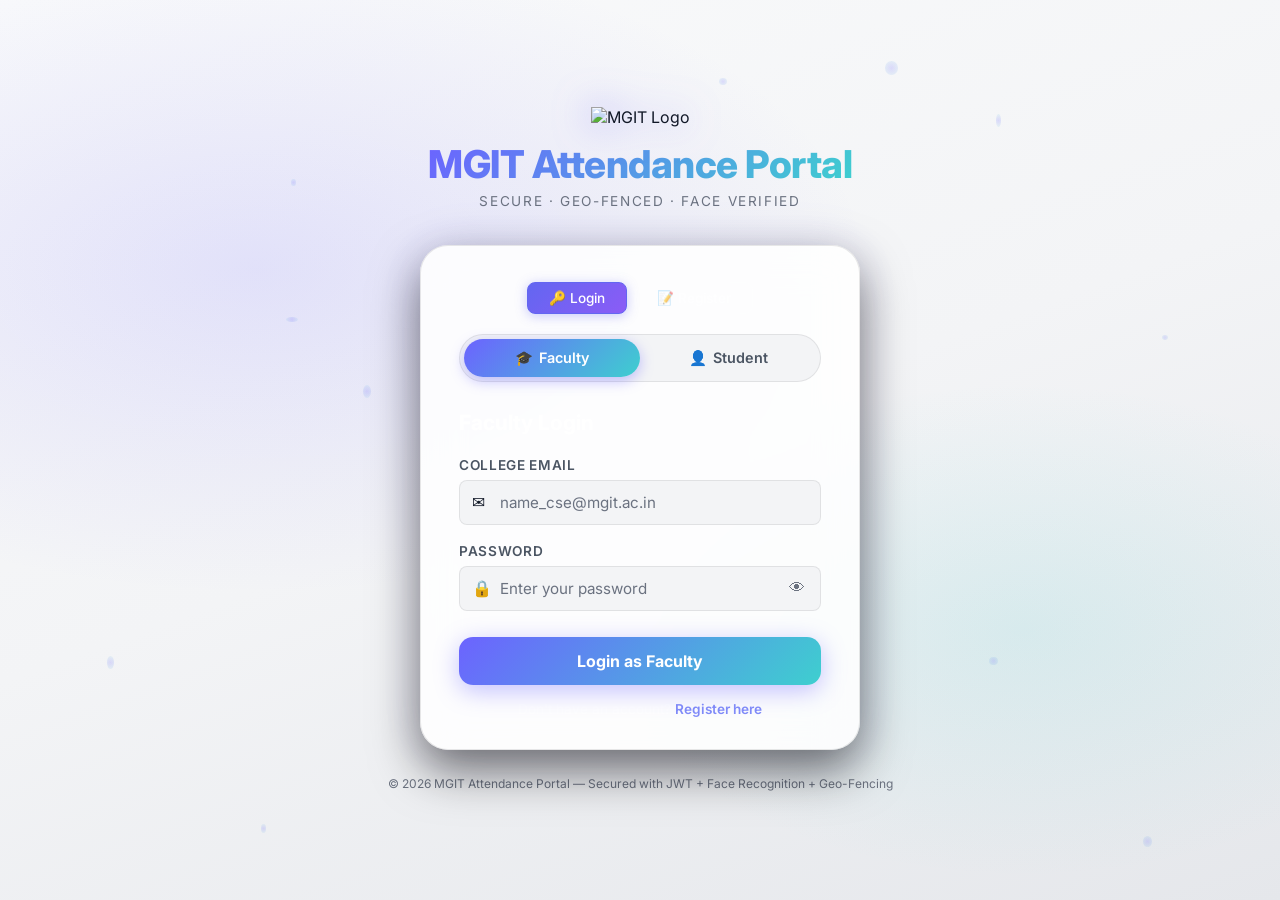
==== frontend/index.html @ 2088acaa "Add files via upload" ====
<!DOCTYPE html>
<html lang="en">

<head>
  <meta charset="UTF-8" />
  <meta name="viewport" content="width=device-width, initial-scale=1.0" />
  <title>Geo-Attendance System — Login</title>
  <meta name="description"
    content="Secure geo-fenced attendance system with real-time face verification for educational institutions." />
  <link rel="preconnect" href="https://fonts.googleapis.com" />
  <link href="https://fonts.googleapis.com/css2?family=Inter:wght@300;400;500;600;700;800&display=swap"
    rel="stylesheet" />
  <link rel="stylesheet" href="css/style.css" />
  <link rel="stylesheet" href="css/login.css" />
  <style>
    /* ── Registration-specific styles ────────────────────────────── */
    .mode-toggle {
      display: flex;
      justify-content: center;
      gap: 0.5rem;
      margin-bottom: 1.2rem;
    }
    .mode-toggle button {
      background: transparent;
      border: 1.5px solid rgba(255,255,255,0.15);
      color: rgba(255,255,255,0.6);
      padding: 0.45rem 1.3rem;
      border-radius: 8px;
      font-size: 0.85rem;
      font-weight: 500;
      cursor: pointer;
      transition: all 0.25s ease;
      font-family: 'Inter', sans-serif;
    }
    .mode-toggle button.active {
      background: linear-gradient(135deg, #6366f1, #8b5cf6);
      border-color: #6366f1;
      color: #fff;
      box-shadow: 0 2px 12px rgba(99,102,241,0.35);
    }
    .mode-toggle button:hover:not(.active) {
      border-color: rgba(255,255,255,0.35);
      color: rgba(255,255,255,0.85);
    }

    .reg-row {
      display: grid;
      grid-template-columns: 1fr 1fr;
      gap: 0.65rem;
    }
    .reg-row .form-group { margin-bottom: 0; }

    .form-group small {
      display: block;
      color: rgba(255,255,255,0.4);
      font-size: 0.72rem;
      margin-top: 2px;
      padding-left: 2px;
    }

    .login-link {
      text-align: center;
      margin-top: 1rem;
      font-size: 0.85rem;
      color: rgba(255,255,255,0.5);
    }
    .login-link a {
      color: #818cf8;
      text-decoration: none;
      font-weight: 600;
      cursor: pointer;
    }
    .login-link a:hover { text-decoration: underline; }
  </style>
</head>

<body class="login-body">

  <!-- Animated background -->
  <div class="bg-gradient"></div>
  <div class="bg-particles" id="particles"></div>

  <div class="login-container">
    <!-- Logo / Brand -->
    <div class="brand">
      <img src="https://encrypted-tbn0.gstatic.com/images?q=tbn:ANd9GcQ4kTdfT_HFyatViJBHGBgBOUyM9iXSm47rgA&s"
        alt="MGIT Logo" class="brand-icon">
      <h1 class="brand-name">MGIT Attendance Portal</h1>
      <p class="brand-tagline">Secure · Geo-Fenced · Face Verified</p>
    </div>

    <!-- Main Card -->
    <div class="login-card" id="loginCard">

      <!-- Login / Register mode toggle -->
      <div class="mode-toggle" id="modeToggle">
        <button class="active" id="loginModeBtn" onclick="switchMode('login')">🔑 Login</button>
        <button id="registerModeBtn" onclick="switchMode('register')">📝 Register</button>
      </div>

      <!-- Role Toggle -->
      <div class="role-toggle" id="roleToggle">
        <button class="role-btn active" id="facultyBtn" onclick="switchRole('faculty')">
          <span class="role-icon">🎓</span> Faculty
        </button>
        <button class="role-btn" id="studentBtn" onclick="switchRole('student')">
          <span class="role-icon">👤</span> Student
        </button>
        <div class="toggle-slider" id="toggleSlider"></div>
      </div>

      <div class="role-label" id="roleLabel">Faculty Login</div>

      <!-- Alert Box -->
      <div class="alert-box" id="alertBox" style="display:none;"></div>

      <!-- ═══════ LOGIN FORMS ═══════ -->

      <!-- Faculty Login -->
      <form id="facultyLoginForm" class="login-form" onsubmit="handleLogin(event, 'faculty')">
        <div class="form-group">
          <label for="facultyLoginEmail">College Email</label>
          <div class="input-wrap">
            <span class="input-icon">✉️</span>
            <input type="email" id="facultyLoginEmail" placeholder="name_cse@mgit.ac.in" autocomplete="email" required />
          </div>
        </div>
        <div class="form-group">
          <label for="facultyLoginPassword">Password</label>
          <div class="input-wrap">
            <span class="input-icon">🔒</span>
            <input type="password" id="facultyLoginPassword" placeholder="Enter your password" required />
            <button type="button" class="eye-btn" onclick="togglePwd('facultyLoginPassword', this)">👁</button>
          </div>
        </div>
        <button type="submit" class="login-btn" id="facultyLoginBtn">
          <span class="btn-text">Login as Faculty</span>
          <span class="btn-spinner" style="display:none;">⏳</span>
        </button>
        <div class="login-link">Don't have an account? <a onclick="switchMode('register')">Register here</a></div>
      </form>

      <!-- Student Login -->
      <form id="studentLoginForm" class="login-form hidden" onsubmit="handleLogin(event, 'student')">
        <div class="form-group">
          <label for="studentLoginEmail">College Email</label>
          <div class="input-wrap">
            <span class="input-icon">🪪</span>
            <input type="email" id="studentLoginEmail" placeholder="name_cse2405@mgit.ac.in" autocomplete="email" required />
          </div>
        </div>
        <div class="form-group">
          <label for="studentLoginPassword">Password</label>
          <div class="input-wrap">
            <span class="input-icon">🔒</span>
            <input type="password" id="studentLoginPassword" placeholder="Enter your password" required />
            <button type="button" class="eye-btn" onclick="togglePwd('studentLoginPassword', this)">👁</button>
          </div>
        </div>
        <button type="submit" class="login-btn" id="studentLoginBtn">
          <span class="btn-text">Login as Student</span>
          <span class="btn-spinner" style="display:none;">⏳</span>
        </button>
        <div class="login-link">Don't have an account? <a onclick="switchMode('register')">Register here</a></div>
      </form>

      <!-- ═══════ REGISTRATION FORMS ═══════ -->

      <!-- Faculty Register -->
      <form id="facultyRegForm" class="login-form hidden" onsubmit="handleRegister(event, 'faculty')">
        <div class="form-group">
          <label for="facultyRegName">Full Name</label>
          <div class="input-wrap">
            <span class="input-icon">👤</span>
            <input type="text" id="facultyRegName" placeholder="Dr. Priya Sharma" required />
          </div>
        </div>
        <div class="form-group">
          <label for="facultyRegEmail">College Email</label>
          <div class="input-wrap">
            <span class="input-icon">✉️</span>
            <input type="email" id="facultyRegEmail" placeholder="name_cse@mgit.ac.in" required />
          </div>
        </div>
        <div class="form-group">
          <label for="facultyRegPassword">Create Password</label>
          <div class="input-wrap">
            <span class="input-icon">🔒</span>
            <input type="password" id="facultyRegPassword" placeholder="Min 6 characters" minlength="6" required />
            <button type="button" class="eye-btn" onclick="togglePwd('facultyRegPassword', this)">👁</button>
          </div>
        </div>
        <button type="submit" class="login-btn" id="facultyRegBtn">
          <span class="btn-text">Register as Faculty</span>
          <span class="btn-spinner" style="display:none;">⏳</span>
        </button>
        <div class="login-link">Already have an account? <a onclick="switchMode('login')">Login here</a></div>
      </form>

      <!-- Student Register -->
      <form id="studentRegForm" class="login-form hidden" onsubmit="handleRegister(event, 'student')">
        <div class="form-group">
          <label for="studentRegName">Full Name</label>
          <div class="input-wrap">
            <span class="input-icon">👤</span>
            <input type="text" id="studentRegName" placeholder="Arjun Reddy" required />
          </div>
        </div>
        <div class="form-group">
          <label for="studentRegEmail">College Email</label>
          <div class="input-wrap">
            <span class="input-icon">✉️</span>
            <input type="email" id="studentRegEmail" placeholder="name_cse2405@mgit.ac.in" required />
          </div>
        </div>
        <div class="reg-row">
          <div class="form-group">
            <label for="studentRegRoll">Roll Number</label>
            <div class="input-wrap">
              <span class="input-icon">🪪</span>
              <input type="text" id="studentRegRoll" placeholder="21CS001" required />
            </div>
          </div>
          <div class="form-group">
            <label for="studentRegSection">Section</label>
            <div class="input-wrap">
              <span class="input-icon">📋</span>
              <input type="text" id="studentRegSection" placeholder="A" />
            </div>
          </div>
        </div>
        <div class="reg-row">
          <div class="form-group">
            <label for="studentRegYear">Year</label>
            <div class="input-wrap">
              <span class="input-icon">📅</span>
              <input type="number" id="studentRegYear" placeholder="3" min="1" max="4" />
            </div>
          </div>
          <div class="form-group">
            <label for="studentRegPassword">Create Password</label>
            <div class="input-wrap">
              <span class="input-icon">🔒</span>
              <input type="password" id="studentRegPassword" placeholder="Min 6 chars" minlength="6" required />
              <button type="button" class="eye-btn" onclick="togglePwd('studentRegPassword', this)">👁</button>
            </div>
          </div>
        </div>
        <button type="submit" class="login-btn" id="studentRegBtn">
          <span class="btn-text">Register as Student</span>
          <span class="btn-spinner" style="display:none;">⏳</span>
        </button>
        <div class="login-link">Already have an account? <a onclick="switchMode('login')">Login here</a></div>
      </form>

    </div>

    <p class="footer-note">© 2026 MGIT Attendance Portal — Secured with JWT + Face Recognition + Geo-Fencing</p>
  </div>

  <script src="js/mock-api.js"></script>
  <script src="js/auth.js"></script>
  <script>
    // ── Particle background ──────────────────────────────────────────────────
    (function () {
      const el = document.getElementById('particles');
      for (let i = 0; i < 18; i++) {
        const span = document.createElement('span');
        span.className = 'particle';
        span.style.cssText = `
          left:${Math.random() * 100}%;
          top:${Math.random() * 100}%;
          width:${4 + Math.random() * 10}px;
          height:${4 + Math.random() * 10}px;
          animation-delay:${Math.random() * 6}s;
          animation-duration:${6 + Math.random() * 8}s;
        `;
        el.appendChild(span);
      }
    })();

    let currentRole = 'faculty';
    let currentMode = 'login';    // 'login' or 'register'

    /* ── Switch between Login / Register ─────────────────────────── */
    function switchMode(mode) {
      currentMode = mode;
      document.getElementById('loginModeBtn').classList.toggle('active', mode === 'login');
      document.getElementById('registerModeBtn').classList.toggle('active', mode === 'register');
      updateFormVisibility();
      hideAlert();
    }

    /* ── Switch between Faculty / Student ─────────────────────────── */
    function switchRole(role) {
      currentRole = role;
      document.getElementById('facultyBtn').classList.toggle('active', role === 'faculty');
      document.getElementById('studentBtn').classList.toggle('active', role === 'student');
      document.getElementById('toggleSlider').style.transform =
        role === 'faculty' ? 'translateX(0)' : 'translateX(100%)';
      updateFormVisibility();
      hideAlert();
    }

    /* ── Show only the correct form ──────────────────────────────── */
    function updateFormVisibility() {
      const allForms = ['facultyLoginForm','studentLoginForm','facultyRegForm','studentRegForm'];
      allForms.forEach(id => document.getElementById(id).classList.add('hidden'));

      const formId = currentRole === 'faculty'
        ? (currentMode === 'login' ? 'facultyLoginForm' : 'facultyRegForm')
        : (currentMode === 'login' ? 'studentLoginForm' : 'studentRegForm');

      document.getElementById(formId).classList.remove('hidden');

      const modeLabel = currentMode === 'login' ? 'Login' : 'Register';
      const roleLabel = currentRole === 'faculty' ? 'Faculty' : 'Student';
      document.getElementById('roleLabel').textContent = `${roleLabel} ${modeLabel}`;
    }

    function togglePwd(id, btn) {
      const inp = document.getElementById(id);
      const isText = inp.type === 'text';
      inp.type = isText ? 'password' : 'text';
      btn.textContent = isText ? '👁' : '🙈';
    }

    function showAlert(msg, type = 'error') {
      const box = document.getElementById('alertBox');
      box.textContent = msg;
      box.className = `alert-box alert-${type}`;
      box.style.display = 'block';
    }
    function hideAlert() {
      document.getElementById('alertBox').style.display = 'none';
    }

    /* ── Set btn loading state ───────────────────────────────────── */
    function setBtnLoading(btn, loading) {
      btn.querySelector('.btn-text').style.display = loading ? 'none' : 'inline';
      btn.querySelector('.btn-spinner').style.display = loading ? 'inline' : 'none';
      btn.disabled = loading;
    }

    /* ── Handle Login ────────────────────────────────────────────── */
    async function handleLogin(e, role) {
      e.preventDefault();
      hideAlert();

      const email    = document.getElementById(`${role}LoginEmail`).value.trim();
      const password = document.getElementById(`${role}LoginPassword`).value;
      const btn      = document.getElementById(`${role}LoginBtn`);
      
      const facultyRegex = /^[^@\d]+@mgit\.ac\.in$/;
      const studentRegex = /^[^@]*\d[^@]*@mgit\.ac\.in$/;

      if (role === 'faculty' && !facultyRegex.test(email)) {
        if (studentRegex.test(email)) {
          showAlert('This looks like a student email. Faculty emails cannot contain numbers.');
        } else {
          showAlert('Invalid faculty email. Use format: name_dept@mgit.ac.in (No numbers allowed)');
        }
        return;
      }
      
      if (role === 'student' && !studentRegex.test(email)) {
        if (facultyRegex.test(email)) {
          showAlert('This looks like a faculty email. Student emails must contain your unique numbers.');
        } else {
          showAlert('Invalid student email. Student emails must contain your unique numbers (e.g. arjun_cse2405@mgit.ac.in)');
        }
        return;
      }

      setBtnLoading(btn, true);

      try {
        const res = await loginUser(role, email, password);
        if (res.success) {
          showAlert(`Welcome, ${res.user.name}! Redirecting…`, 'success');
          setTimeout(() => {
            window.location.href = role === 'faculty'
              ? 'faculty-dashboard.html'
              : 'student-dashboard.html';
          }, 900);
        } else {
          showAlert(res.message || 'Login failed. Check your credentials.');
        }
      } catch (err) {
        showAlert('An error occurred during login. Please try again.');
      } finally {
        setBtnLoading(btn, false);
      }
    }

    /* ── Handle Register ─────────────────────────────────────────── */
    async function handleRegister(e, role) {
      e.preventDefault();
      hideAlert();

      const btn = document.getElementById(`${role}RegBtn`);
      setBtnLoading(btn, true);

      try {
        const facultyRegex = /^[^@\d]+@mgit\.ac\.in$/;
        const studentRegex = /^[^@]*\d[^@]*@mgit\.ac\.in$/;

        let payload;
        if (role === 'faculty') {
          payload = {
            name:     document.getElementById('facultyRegName').value.trim(),
            email:    document.getElementById('facultyRegEmail').value.trim(),
            password: document.getElementById('facultyRegPassword').value
          };
          
          if (!facultyRegex.test(payload.email)) {
            if (studentRegex.test(payload.email)) {
              showAlert('This looks like a student email. Faculty emails cannot contain numbers.');
            } else {
              showAlert('Invalid faculty email. Use format: name_dept@mgit.ac.in (No numbers allowed)');
            }
            setBtnLoading(btn, false);
            return;
          }
        } else {
          payload = {
            name:        document.getElementById('studentRegName').value.trim(),
            email:       document.getElementById('studentRegEmail').value.trim(),
            roll_number: document.getElementById('studentRegRoll').value.trim(),
            section:     document.getElementById('studentRegSection').value.trim() || null,
            year:        parseInt(document.getElementById('studentRegYear').value) || null,
            password:    document.getElementById('studentRegPassword').value
          };
          
          if (!studentRegex.test(payload.email)) {
            if (facultyRegex.test(payload.email)) {
              showAlert('This looks like a faculty email. Student emails must contain your unique numbers.');
            } else {
              showAlert('Invalid student email. Student emails must contain your unique numbers (e.g. arjun_cse2405@mgit.ac.in)');
            }
            setBtnLoading(btn, false);
            return;
          }
        }

        const res = await registerUser(role, payload);
        if (res.success) {
          showAlert(`Account created! Welcome, ${res.user.name}! Redirecting…`, 'success');
          setTimeout(() => {
            window.location.href = role === 'faculty'
              ? 'faculty-dashboard.html'
              : 'student-dashboard.html';
          }, 1200);
        } else {
          showAlert(res.message || 'Registration failed.');
        }
      } catch (err) {
        showAlert('An error occurred during registration. Please try again.');
      } finally {
        setBtnLoading(btn, false);
      }
    }
  </script>
</body>

</html>
---- frontend/css/style.css ----
/* ═══════════════════════════════════════════════════════════════
   GeoAttend — Global Design System
   ═══════════════════════════════════════════════════════════════ */
@import url('https://fonts.googleapis.com/css2?family=Inter:wght@300;400;500;600;700;800&display=swap');

:root {
  /* Brand palette */
  --primary:      #6C63FF;
  --primary-dark: #5A52E0;
  --accent:       #3ECFCF;
  --accent-dark:  #2BAAAA;
  --success:      #22C55E;
  --warning:      #F59E0B;
  --danger:       #EF4444;
  --info:         #3B82F6;

  /* Surface */
  --bg:           #F9FAFB;
  --surface:      #FFFFFF;
  --surface-2:    #F3F4F6;
  --surface-3:    #E5E7EB;
  --border:       rgba(0,0,0,0.08);
  --border-light: rgba(0,0,0,0.14);

  /* Text */
  --text-primary:   #111827;
  --text-secondary: #4B5563;
  --text-muted:     #6B7280;

  /* Elevation */
  --shadow-sm:  0 2px 8px rgba(0,0,0,0.35);
  --shadow-md:  0 8px 24px rgba(0,0,0,0.45);
  --shadow-lg:  0 20px 48px rgba(0,0,0,0.55);
  --shadow-glow: 0 0 30px rgba(108,99,255,0.25);

  /* Radii */
  --radius-sm:  8px;
  --radius-md:  14px;
  --radius-lg:  20px;
  --radius-xl:  28px;

  /* Transition */
  --transition: 0.22s cubic-bezier(0.4,0,0.2,1);
}

*, *::before, *::after { box-sizing: border-box; margin: 0; padding: 0; }

html { font-size: 16px; scroll-behavior: smooth; }

body {
  font-family: 'Inter', system-ui, sans-serif;
  background: var(--bg);
  color: var(--text-primary);
  min-height: 100vh;
  -webkit-font-smoothing: antialiased;
}

/* ── Scrollbar ── */
::-webkit-scrollbar { width: 6px; }
::-webkit-scrollbar-track { background: var(--surface); }
::-webkit-scrollbar-thumb { background: var(--surface-3); border-radius: 99px; }

/* ── Typography ── */
h1 { font-size: 2rem; font-weight: 800; }
h2 { font-size: 1.5rem; font-weight: 700; }
h3 { font-size: 1.15rem; font-weight: 600; }
h4 { font-size: 1rem; font-weight: 600; }
p  { line-height: 1.6; color: var(--text-secondary); }

/* ── Buttons ── */
.btn {
  display: inline-flex; align-items: center; gap: 8px;
  padding: 10px 20px; border-radius: var(--radius-sm);
  font-family: inherit; font-size: 0.9rem; font-weight: 600;
  border: none; cursor: pointer; transition: var(--transition);
  text-decoration: none; white-space: nowrap;
}
.btn-primary {
  background: linear-gradient(135deg, var(--primary), var(--accent));
  color: #fff; box-shadow: 0 4px 16px rgba(108,99,255,0.35);
}
.btn-primary:hover { transform: translateY(-1px); box-shadow: 0 6px 22px rgba(108,99,255,0.5); }
.btn-primary:active { transform: translateY(0); }

.btn-danger  { background: var(--danger);  color: #fff; }
.btn-success { background: var(--success); color: #fff; }
.btn-warning { background: var(--warning); color: #fff; }
.btn-outline {
  background: transparent; border: 1.5px solid var(--border-light);
  color: var(--text-primary);
}
.btn-outline:hover { background: var(--surface-2); border-color: var(--primary); }
.btn-sm { padding: 6px 14px; font-size: 0.8rem; }
.btn-icon { padding: 8px; border-radius: 50%; aspect-ratio: 1; }
.btn:disabled { opacity: 0.55; cursor: not-allowed; transform: none !important; }

/* ── Cards ── */
.card {
  background: var(--surface);
  border: 1px solid var(--border);
  border-radius: var(--radius-lg);
  padding: 24px;
  box-shadow: var(--shadow-md);
}
.card-header {
  display: flex; align-items: center; justify-content: space-between;
  margin-bottom: 20px; padding-bottom: 16px;
  border-bottom: 1px solid var(--border);
}
.card-title { font-size: 1.05rem; font-weight: 700; }

/* ── Badges ── */
.badge {
  display: inline-flex; align-items: center; gap: 4px;
  padding: 3px 10px; border-radius: 99px;
  font-size: 0.75rem; font-weight: 600;
}
.badge-success { background: rgba(34,197,94,0.15);  color: var(--success); }
.badge-danger  { background: rgba(239,68,68,0.15);  color: var(--danger); }
.badge-warning { background: rgba(245,158,11,0.15); color: var(--warning); }
.badge-info    { background: rgba(59,130,246,0.15); color: var(--info); }
.badge-primary { background: rgba(108,99,255,0.15); color: var(--primary); }

/* ── Form elements ── */
.form-group { margin-bottom: 18px; }
.form-group label {
  display: block; margin-bottom: 7px;
  font-size: 0.85rem; font-weight: 600; color: var(--text-secondary);
  text-transform: uppercase; letter-spacing: 0.05em;
}
.form-control {
  width: 100%; padding: 11px 14px;
  background: var(--surface-2); border: 1.5px solid var(--border);
  border-radius: var(--radius-sm); color: var(--text-primary);
  font-family: inherit; font-size: 0.95rem;
  transition: var(--transition);
}
.form-control:focus { outline: none; border-color: var(--primary); box-shadow: 0 0 0 3px rgba(108,99,255,0.2); }
.form-control::placeholder { color: var(--text-muted); }
select.form-control { cursor: pointer; }
select.form-control option { background: var(--surface-2); }

/* ── Tables ── */
.table-wrap { overflow-x: auto; border-radius: var(--radius-md); border: 1px solid var(--border); }
table { width: 100%; border-collapse: collapse; font-size: 0.9rem; }
thead th {
  padding: 13px 16px; background: var(--surface-2);
  color: var(--text-secondary); font-weight: 600;
  text-transform: uppercase; font-size: 0.75rem; letter-spacing: 0.06em;
  border-bottom: 1px solid var(--border); text-align: left; white-space: nowrap;
}
tbody td { padding: 12px 16px; border-bottom: 1px solid var(--border); vertical-align: middle; }
tbody tr:last-child td { border-bottom: none; }
tbody tr:hover { background: rgba(0,0,0,0.03); }

/* ── Modal ── */
.modal-overlay {
  position: fixed; inset: 0; background: rgba(0,0,0,0.75);
  backdrop-filter: blur(6px); z-index: 1000;
  display: flex; align-items: center; justify-content: center;
  opacity: 0; pointer-events: none; transition: var(--transition);
}
.modal-overlay.active { opacity: 1; pointer-events: all; }
.modal {
  background: var(--surface); border: 1px solid var(--border-light);
  border-radius: var(--radius-xl); padding: 32px; max-width: 520px; width: 90%;
  box-shadow: var(--shadow-lg);
  transform: scale(0.94) translateY(20px);
  transition: var(--transition);
}
.modal-overlay.active .modal { transform: scale(1) translateY(0); }
.modal-header { display: flex; align-items: center; justify-content: space-between; margin-bottom: 24px; }
.modal-close { background: none; border: none; font-size: 1.4rem; cursor: pointer; color: var(--text-secondary); }
.modal-close:hover { color: var(--text-primary); }

/* ── Toast ── */
#toastContainer {
  position: fixed; bottom: 28px; right: 28px;
  z-index: 9999; display: flex; flex-direction: column; gap: 10px;
}
.toast {
  padding: 14px 20px; border-radius: var(--radius-md);
  font-size: 0.9rem; font-weight: 500; max-width: 340px;
  box-shadow: var(--shadow-md); border-left: 4px solid transparent;
  animation: toastIn 0.3s ease;
}
.toast-success { background: #ECFDF5; border-color: var(--success); color: #065F46; }
.toast-error   { background: #FEF2F2; border-color: var(--danger);  color: #991B1B; }
.toast-info    { background: #EFF6FF; border-color: var(--info);    color: #1E3A8A; }
@keyframes toastIn { from { opacity:0; transform:translateX(30px); } to { opacity:1; transform:none; } }

/* ── Spinner ── */
.spinner {
  width: 36px; height: 36px;
  border: 3px solid var(--border); border-top-color: var(--primary);
  border-radius: 50%; animation: spin 0.8s linear infinite;
}
@keyframes spin { to { transform: rotate(360deg); } }

/* ── Utilities ── */
.hidden    { display: none !important; }
.flex      { display: flex; }
.flex-col  { flex-direction: column; }
.items-center { align-items: center; }
.justify-between { justify-content: space-between; }
.gap-2     { gap: 8px; }
.gap-3     { gap: 12px; }
.gap-4     { gap: 16px; }
.mt-2      { margin-top: 8px; }
.mt-4      { margin-top: 16px; }
.text-sm   { font-size: 0.85rem; }
.text-muted { color: var(--text-muted); }
.text-center { text-align: center; }
.w-full    { width: 100%; }
.pulse     { animation: pulse 2s ease infinite; }
@keyframes pulse { 0%,100% { opacity:1; } 50% { opacity:0.55; } }

/* ── Live dot ── */
.live-dot {
  width: 9px; height: 9px; border-radius: 50%;
  background: var(--success); display: inline-block;
  animation: pulse 1.4s ease infinite; margin-right: 5px;
}
---- frontend/css/login.css ----
/* ═══════════════════════════════════════════════════════════════
   Login Page Styles
   ═══════════════════════════════════════════════════════════════ */

.login-body { overflow-x: hidden; overflow-y: auto; position: relative; min-height: 100vh; }

/* Animated gradient background */
.bg-gradient {
  position: fixed; inset: 0; z-index: 0;
  background:
    radial-gradient(ellipse 80% 60% at 20% 30%, rgba(108,99,255,0.15) 0%, transparent 60%),
    radial-gradient(ellipse 60% 50% at 80% 70%, rgba(62,207,207,0.12) 0%, transparent 55%),
    linear-gradient(160deg, #F9FAFB 0%, #F3F4F6 50%, #E5E7EB 100%);
  animation: gradShift 12s ease infinite alternate;
}
@keyframes gradShift {
  0%   { background-position: 0% 0%; }
  100% { background-position: 60% 40%; }
}

/* Floating particles */
.bg-particles { position: fixed; inset: 0; z-index: 0; pointer-events: none; }
.particle {
  position: absolute; border-radius: 50%;
  background: radial-gradient(circle, rgba(108,99,255,0.5), rgba(62,207,207,0.2));
  animation: floatUp linear infinite;
  opacity: 0.4;
}
@keyframes floatUp {
  0%   { transform: translateY(0) scale(1);   opacity: 0.4; }
  50%  { opacity: 0.6; }
  100% { transform: translateY(-110vh) scale(1.5); opacity: 0; }
}

/* Container */
.login-container {
  position: relative; z-index: 1;
  min-height: 100vh;
  display: flex; flex-direction: column;
  align-items: center; justify-content: center;
  padding: 32px 16px;
}

/* Brand */
.brand { text-align: center; margin-bottom: 32px; }
.brand-icon {
  width: 68px; height: 68px; margin: 0 auto 14px;
  filter: drop-shadow(0 0 18px rgba(108,99,255,0.6));
  animation: iconFloat 4s ease-in-out infinite;
}
@keyframes iconFloat {
  0%,100% { transform: translateY(0); }
  50%      { transform: translateY(-7px); }
}
.brand-name {
  font-size: 2.4rem; font-weight: 800;
  background: linear-gradient(135deg, #6C63FF, #3ECFCF);
  -webkit-background-clip: text; -webkit-text-fill-color: transparent;
  background-clip: text; letter-spacing: -0.5px;
}
.brand-tagline {
  font-size: 0.85rem; color: var(--text-muted);
  letter-spacing: 0.12em; text-transform: uppercase; margin-top: 4px;
}

/* Card */
.login-card {
  background: rgba(255,255,255,0.85);
  backdrop-filter: blur(20px);
  border: 1px solid rgba(0,0,0,0.09);
  border-radius: var(--radius-xl);
  padding: 36px 38px 32px;
  width: 100%; max-width: 440px;
  box-shadow: var(--shadow-lg), 0 0 50px rgba(108,99,255,0.1);
  animation: cardIn 0.55s cubic-bezier(0.34,1.56,0.64,1);
}
@keyframes cardIn {
  from { opacity: 0; transform: translateY(30px) scale(0.96); }
  to   { opacity: 1; transform: translateY(0) scale(1); }
}

/* Role toggle */
.role-toggle {
  display: flex; position: relative;
  background: var(--surface-2); border-radius: 50px;
  padding: 4px; margin-bottom: 28px; border: 1px solid var(--border);
}
.role-btn {
  flex: 1; padding: 10px 0; border: none; background: none;
  color: var(--text-secondary); font-family: inherit; font-weight: 600;
  font-size: 0.9rem; cursor: pointer; border-radius: 46px;
  position: relative; z-index: 1; transition: color 0.25s;
  display: flex; align-items: center; justify-content: center; gap: 6px;
}
.role-btn.active { color: #fff; }
.toggle-slider {
  position: absolute; top: 4px; bottom: 4px; left: 4px;
  width: calc(50% - 4px);
  background: linear-gradient(135deg, var(--primary), var(--accent));
  border-radius: 46px;
  transition: transform 0.3s cubic-bezier(0.34,1.56,0.64,1);
  box-shadow: 0 4px 14px rgba(108,99,255,0.4);
}

.role-label {
  font-size: 1.3rem; font-weight: 700; margin-bottom: 22px;
  background: linear-gradient(135deg, #fff 40%, var(--accent));
  -webkit-background-clip: text; -webkit-text-fill-color: transparent;
  background-clip: text;
}

/* Alert box */
.alert-box {
  padding: 12px 16px; border-radius: var(--radius-sm);
  font-size: 0.88rem; font-weight: 500; margin-bottom: 18px;
}
.alert-error   { background: #FEF2F2;  color: #991B1B; border-left: 3px solid var(--danger); }
.alert-success { background: #ECFDF5;  color: #065F46; border-left: 3px solid var(--success); }

/* Form */
.login-form { display: flex; flex-direction: column; }
.login-form .form-group label { color: var(--text-secondary); }

.input-wrap {
  position: relative; display: flex; align-items: center;
}
.input-wrap .input-icon {
  position: absolute; left: 13px; font-size: 1rem; pointer-events: none;
  z-index: 1;
}
.input-wrap input {
  width: 100%; padding: 12px 44px 12px 40px;
  background: var(--surface-2); border: 1.5px solid var(--border);
  border-radius: var(--radius-sm); color: var(--text-primary);
  font-family: inherit; font-size: 0.95rem;
  transition: var(--transition);
}
.input-wrap input:focus { outline: none; border-color: var(--primary); box-shadow: 0 0 0 3px rgba(108,99,255,0.2); }
.input-wrap input::placeholder { color: var(--text-muted); }
.eye-btn {
  position: absolute; right: 12px; background: none; border: none;
  cursor: pointer; font-size: 1rem; color: var(--text-muted); padding: 4px;
}
.eye-btn:hover { color: var(--text-primary); }

/* Login button */
.login-btn {
  margin-top: 8px; width: 100%; padding: 14px;
  background: linear-gradient(135deg, var(--primary), var(--accent));
  border: none; border-radius: var(--radius-md); color: #fff;
  font-family: inherit; font-size: 1rem; font-weight: 700; cursor: pointer;
  box-shadow: 0 6px 24px rgba(108,99,255,0.4);
  transition: var(--transition); position: relative; overflow: hidden;
}
.login-btn::before {
  content: ''; position: absolute; inset: 0;
  background: linear-gradient(135deg, rgba(255,255,255,0.15), transparent);
  opacity: 0; transition: var(--transition);
}
.login-btn:hover { transform: translateY(-2px); box-shadow: 0 10px 32px rgba(108,99,255,0.55); }
.login-btn:hover::before { opacity: 1; }
.login-btn:active { transform: translateY(0); }
.login-btn:disabled { opacity: 0.6; cursor: not-allowed; transform: none; }

/* Demo creds */
.demo-creds {
  margin-top: 24px; padding: 16px; background: var(--surface-2);
  border-radius: var(--radius-md); border: 1px dashed rgba(108,99,255,0.3);
}
.demo-title { font-size: 0.8rem; color: var(--text-muted); margin-bottom: 10px; font-weight: 600; }
.demo-grid { display: grid; grid-template-columns: 1fr 1fr; gap: 8px; }
.demo-item {
  padding: 10px 12px; background: var(--surface-3);
  border-radius: var(--radius-sm); cursor: pointer; transition: var(--transition);
  border: 1px solid var(--border);
}
.demo-item:hover { border-color: var(--primary); background: rgba(108,99,255,0.1); }
.demo-item strong { display: block; font-size: 0.8rem; color: var(--accent); margin-bottom: 3px; }
.demo-item span { font-size: 0.75rem; color: var(--text-muted); }

/* Footer */
.footer-note {
  margin-top: 24px; font-size: 0.75rem;
  color: var(--text-muted); text-align: center;
}
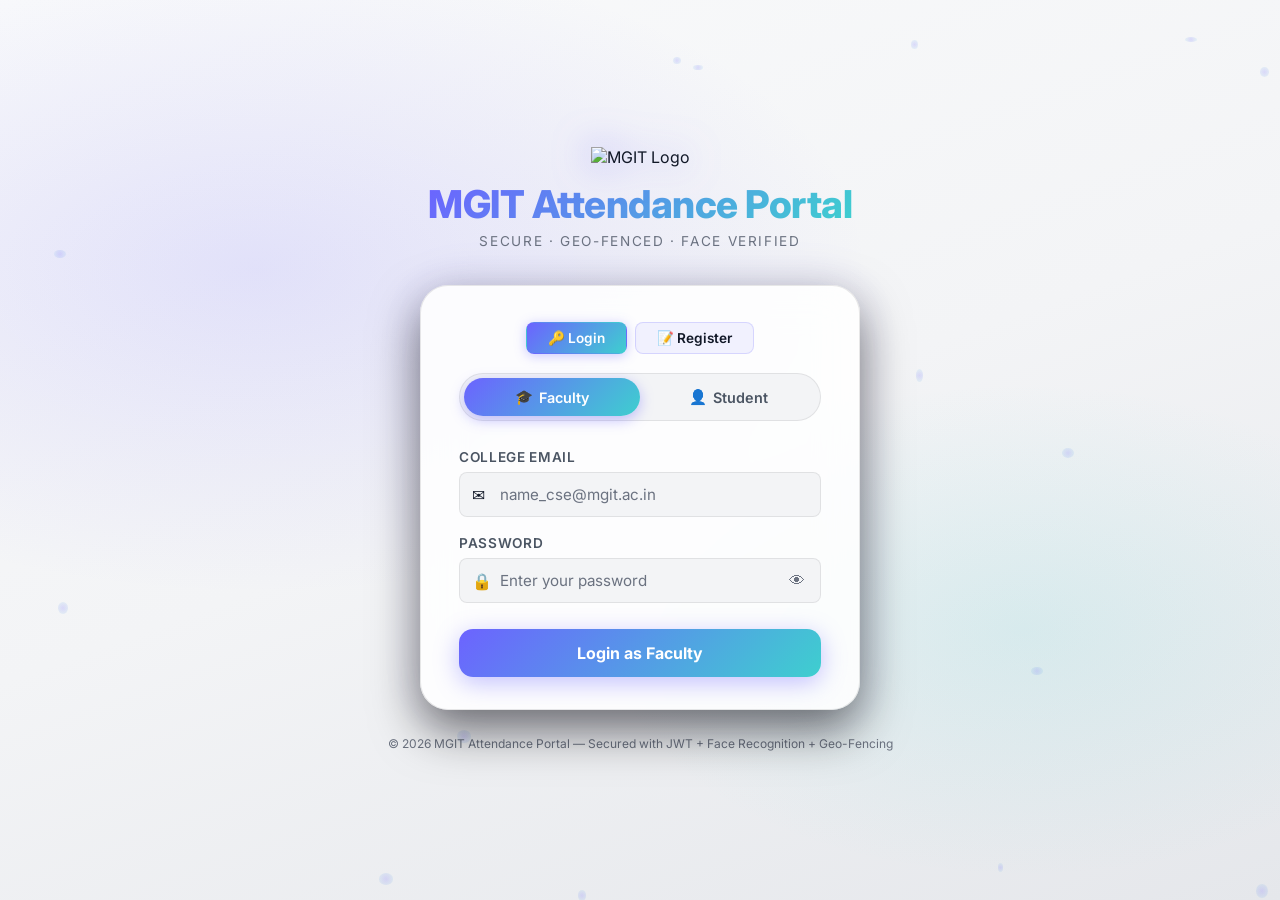
==== commit 6c2f253c: "Add files via upload" ====
--- a/frontend/index.html
+++ b/frontend/index.html
@@ -12,6 +12,11 @@
     rel="stylesheet" />
   <link rel="stylesheet" href="css/style.css" />
   <link rel="stylesheet" href="css/login.css" />
+  
+  <!-- App Manifest for PWA installation -->
+  <link rel="manifest" href="manifest.json">
+  <meta name="theme-color" content="#6C63FF">
+  <link rel="apple-touch-icon" href="https://encrypted-tbn0.gstatic.com/images?q=tbn:ANd9GcQ4kTdfT_HFyatViJBHGBgBOUyM9iXSm47rgA&s">
   <style>
     /* ── Registration-specific styles ────────────────────────────── */
     .mode-toggle {
@@ -21,26 +26,27 @@
       margin-bottom: 1.2rem;
     }
     .mode-toggle button {
-      background: transparent;
-      border: 1.5px solid rgba(255,255,255,0.15);
-      color: rgba(255,255,255,0.6);
+      background: rgba(108, 99, 255, 0.08);
+      border: 1.5px solid rgba(108, 99, 255, 0.2);
+      color: var(--text-primary);
       padding: 0.45rem 1.3rem;
       border-radius: 8px;
       font-size: 0.85rem;
-      font-weight: 500;
+      font-weight: 600;
       cursor: pointer;
       transition: all 0.25s ease;
       font-family: 'Inter', sans-serif;
     }
     .mode-toggle button.active {
-      background: linear-gradient(135deg, #6366f1, #8b5cf6);
-      border-color: #6366f1;
+      background: linear-gradient(135deg, var(--primary), var(--accent));
+      border-color: transparent;
       color: #fff;
-      box-shadow: 0 2px 12px rgba(99,102,241,0.35);
+      box-shadow: 0 2px 12px rgba(108, 99, 255, 0.35);
     }
     .mode-toggle button:hover:not(.active) {
-      border-color: rgba(255,255,255,0.35);
-      color: rgba(255,255,255,0.85);
+      border-color: var(--primary);
+      background: rgba(108, 99, 255, 0.15);
+      color: var(--primary);
     }
 
     .reg-row {
@@ -109,8 +115,6 @@
         <div class="toggle-slider" id="toggleSlider"></div>
       </div>
 
-      <div class="role-label" id="roleLabel">Faculty Login</div>
-
       <!-- Alert Box -->
       <div class="alert-box" id="alertBox" style="display:none;"></div>
 
@@ -137,7 +141,6 @@
           <span class="btn-text">Login as Faculty</span>
           <span class="btn-spinner" style="display:none;">⏳</span>
         </button>
-        <div class="login-link">Don't have an account? <a onclick="switchMode('register')">Register here</a></div>
       </form>
 
       <!-- Student Login -->
@@ -161,7 +164,6 @@
           <span class="btn-text">Login as Student</span>
           <span class="btn-spinner" style="display:none;">⏳</span>
         </button>
-        <div class="login-link">Don't have an account? <a onclick="switchMode('register')">Register here</a></div>
       </form>
 
       <!-- ═══════ REGISTRATION FORMS ═══════ -->
@@ -194,7 +196,6 @@
           <span class="btn-text">Register as Faculty</span>
           <span class="btn-spinner" style="display:none;">⏳</span>
         </button>
-        <div class="login-link">Already have an account? <a onclick="switchMode('login')">Login here</a></div>
       </form>
 
       <!-- Student Register -->
@@ -250,7 +251,6 @@
           <span class="btn-text">Register as Student</span>
           <span class="btn-spinner" style="display:none;">⏳</span>
         </button>
-        <div class="login-link">Already have an account? <a onclick="switchMode('login')">Login here</a></div>
       </form>
 
     </div>
@@ -280,6 +280,7 @@
     })();
 
     let currentRole = 'faculty';
+
     let currentMode = 'login';    // 'login' or 'register'
 
     /* ── Switch between Login / Register ─────────────────────────── */
@@ -312,10 +313,6 @@
         : (currentMode === 'login' ? 'studentLoginForm' : 'studentRegForm');
 
       document.getElementById(formId).classList.remove('hidden');
-
-      const modeLabel = currentMode === 'login' ? 'Login' : 'Register';
-      const roleLabel = currentRole === 'faculty' ? 'Faculty' : 'Student';
-      document.getElementById('roleLabel').textContent = `${roleLabel} ${modeLabel}`;
     }
 
     function togglePwd(id, btn) {
--- a/frontend/css/login.css
+++ b/frontend/css/login.css
@@ -102,12 +102,7 @@
   box-shadow: 0 4px 14px rgba(108,99,255,0.4);
 }
 
-.role-label {
-  font-size: 1.3rem; font-weight: 700; margin-bottom: 22px;
-  background: linear-gradient(135deg, #fff 40%, var(--accent));
-  -webkit-background-clip: text; -webkit-text-fill-color: transparent;
-  background-clip: text;
-}
+
 
 /* Alert box */
 .alert-box {
@@ -157,10 +152,9 @@
   background: linear-gradient(135deg, rgba(255,255,255,0.15), transparent);
   opacity: 0; transition: var(--transition);
 }
-.login-btn:hover { transform: translateY(-2px); box-shadow: 0 10px 32px rgba(108,99,255,0.55); }
+.login-btn:hover { box-shadow: 0 10px 32px rgba(108,99,255,0.55); }
 .login-btn:hover::before { opacity: 1; }
-.login-btn:active { transform: translateY(0); }
-.login-btn:disabled { opacity: 0.6; cursor: not-allowed; transform: none; }
+.login-btn:disabled { opacity: 0.6; cursor: not-allowed; }
 
 /* Demo creds */
 .demo-creds {
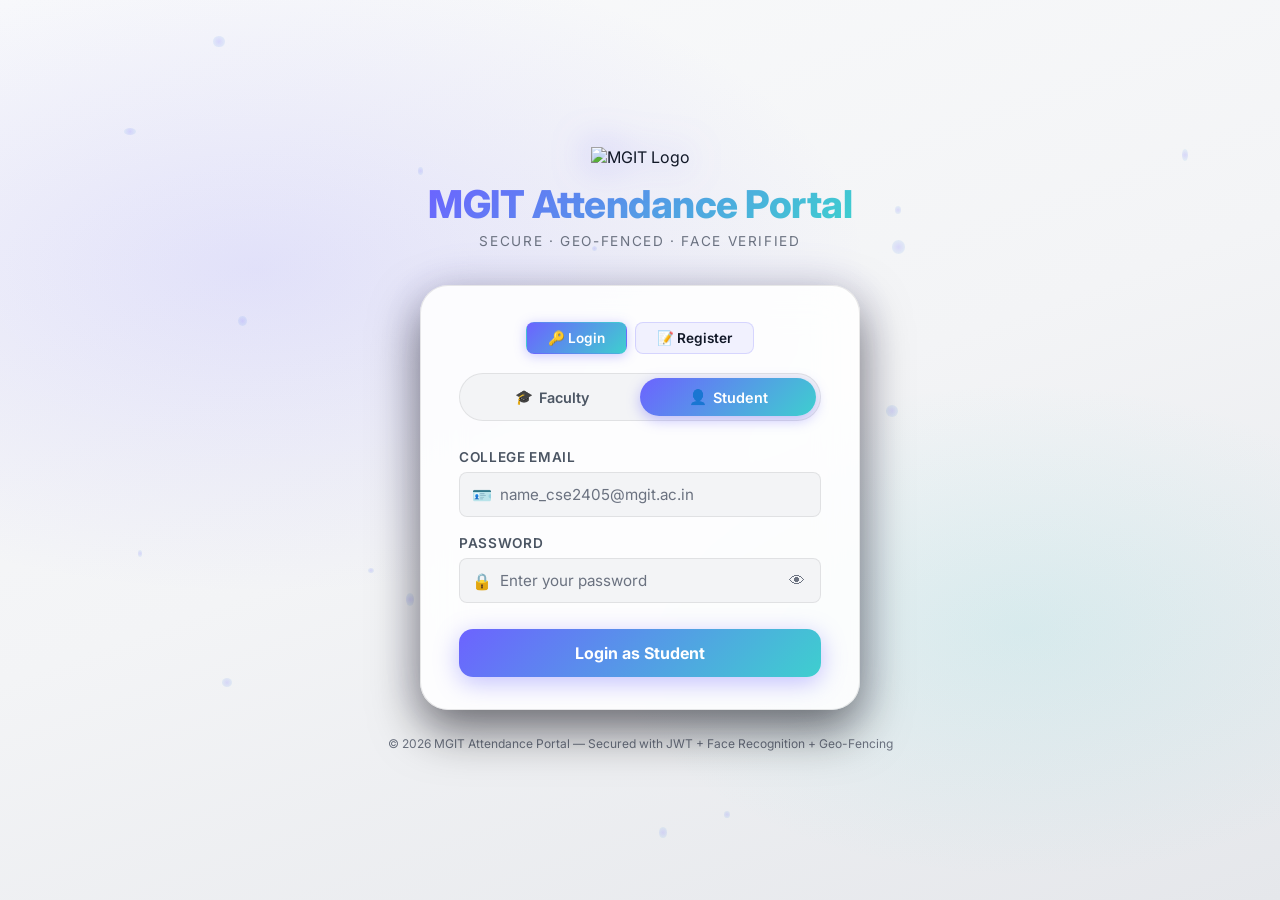
==== commit 243539ed: "Add files via upload" ====
--- a/frontend/index.html
+++ b/frontend/index.html
@@ -106,13 +106,13 @@
 
       <!-- Role Toggle -->
       <div class="role-toggle" id="roleToggle">
-        <button class="role-btn active" id="facultyBtn" onclick="switchRole('faculty')">
+        <button class="role-btn" id="facultyBtn" onclick="switchRole('faculty')">
           <span class="role-icon">🎓</span> Faculty
         </button>
-        <button class="role-btn" id="studentBtn" onclick="switchRole('student')">
+        <button class="role-btn active" id="studentBtn" onclick="switchRole('student')">
           <span class="role-icon">👤</span> Student
         </button>
-        <div class="toggle-slider" id="toggleSlider"></div>
+        <div class="toggle-slider" id="toggleSlider" style="transform: translateX(100%);"></div>
       </div>
 
       <!-- Alert Box -->
@@ -121,7 +121,7 @@
       <!-- ═══════ LOGIN FORMS ═══════ -->
 
       <!-- Faculty Login -->
-      <form id="facultyLoginForm" class="login-form" onsubmit="handleLogin(event, 'faculty')">
+      <form id="facultyLoginForm" class="login-form hidden" onsubmit="handleLogin(event, 'faculty')">
         <div class="form-group">
           <label for="facultyLoginEmail">College Email</label>
           <div class="input-wrap">
@@ -144,7 +144,7 @@
       </form>
 
       <!-- Student Login -->
-      <form id="studentLoginForm" class="login-form hidden" onsubmit="handleLogin(event, 'student')">
+      <form id="studentLoginForm" class="login-form" onsubmit="handleLogin(event, 'student')">
         <div class="form-group">
           <label for="studentLoginEmail">College Email</label>
           <div class="input-wrap">
@@ -258,7 +258,6 @@
     <p class="footer-note">© 2026 MGIT Attendance Portal — Secured with JWT + Face Recognition + Geo-Fencing</p>
   </div>
 
-  <script src="js/mock-api.js"></script>
   <script src="js/auth.js"></script>
   <script>
     // ── Particle background ──────────────────────────────────────────────────
@@ -279,8 +278,7 @@
       }
     })();
 
-    let currentRole = 'faculty';
-
+    let currentRole = 'student';
     let currentMode = 'login';    // 'login' or 'register'
 
     /* ── Switch between Login / Register ─────────────────────────── */
@@ -384,7 +382,7 @@
           showAlert(res.message || 'Login failed. Check your credentials.');
         }
       } catch (err) {
-        showAlert('An error occurred during login. Please try again.');
+        showAlert('An error occurred during login: ' + err.message);
       } finally {
         setBtnLoading(btn, false);
       }
--- a/frontend/css/style.css
+++ b/frontend/css/style.css
@@ -221,3 +221,8 @@
   background: var(--success); display: inline-block;
   animation: pulse 1.4s ease infinite; margin-right: 5px;
 }
+
+/* ── Mobile Overrides ── */
+@media (max-width: 768px) {
+  .hide-on-mobile { display: none !important; }
+}
